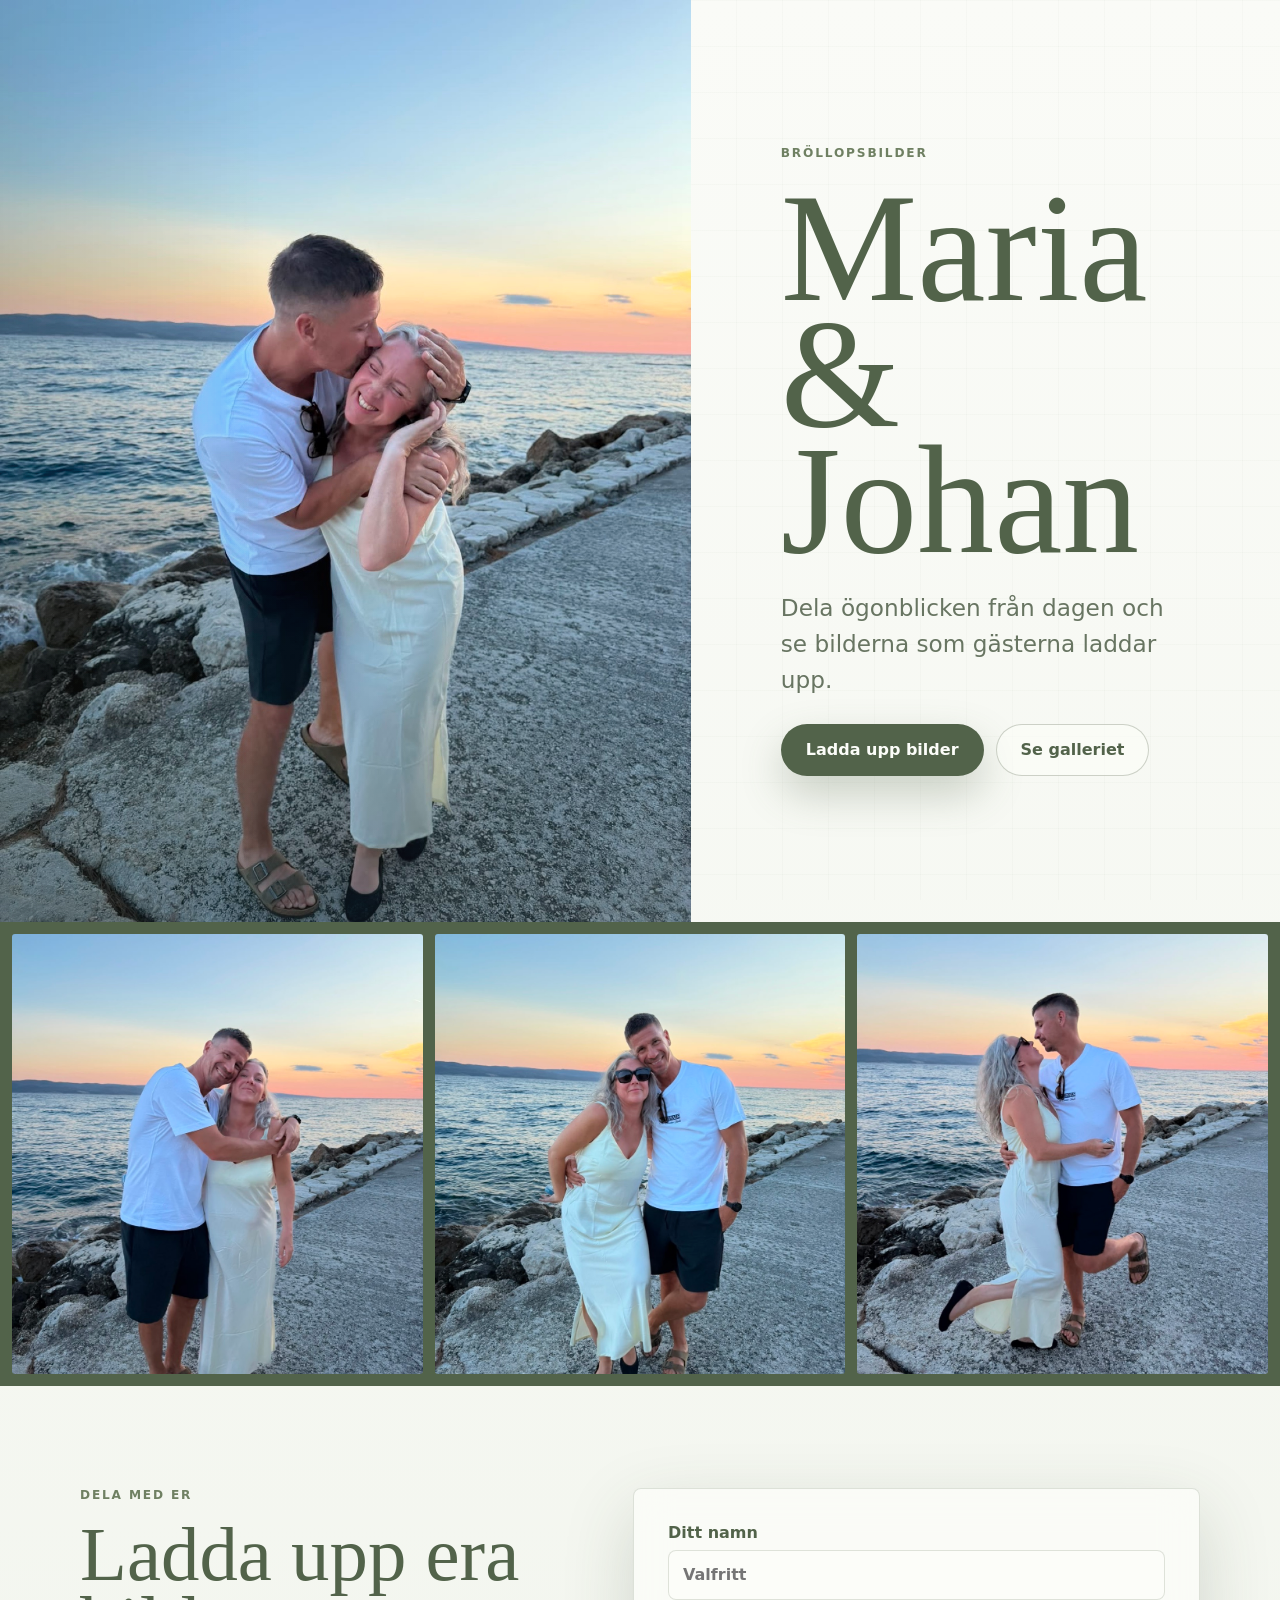
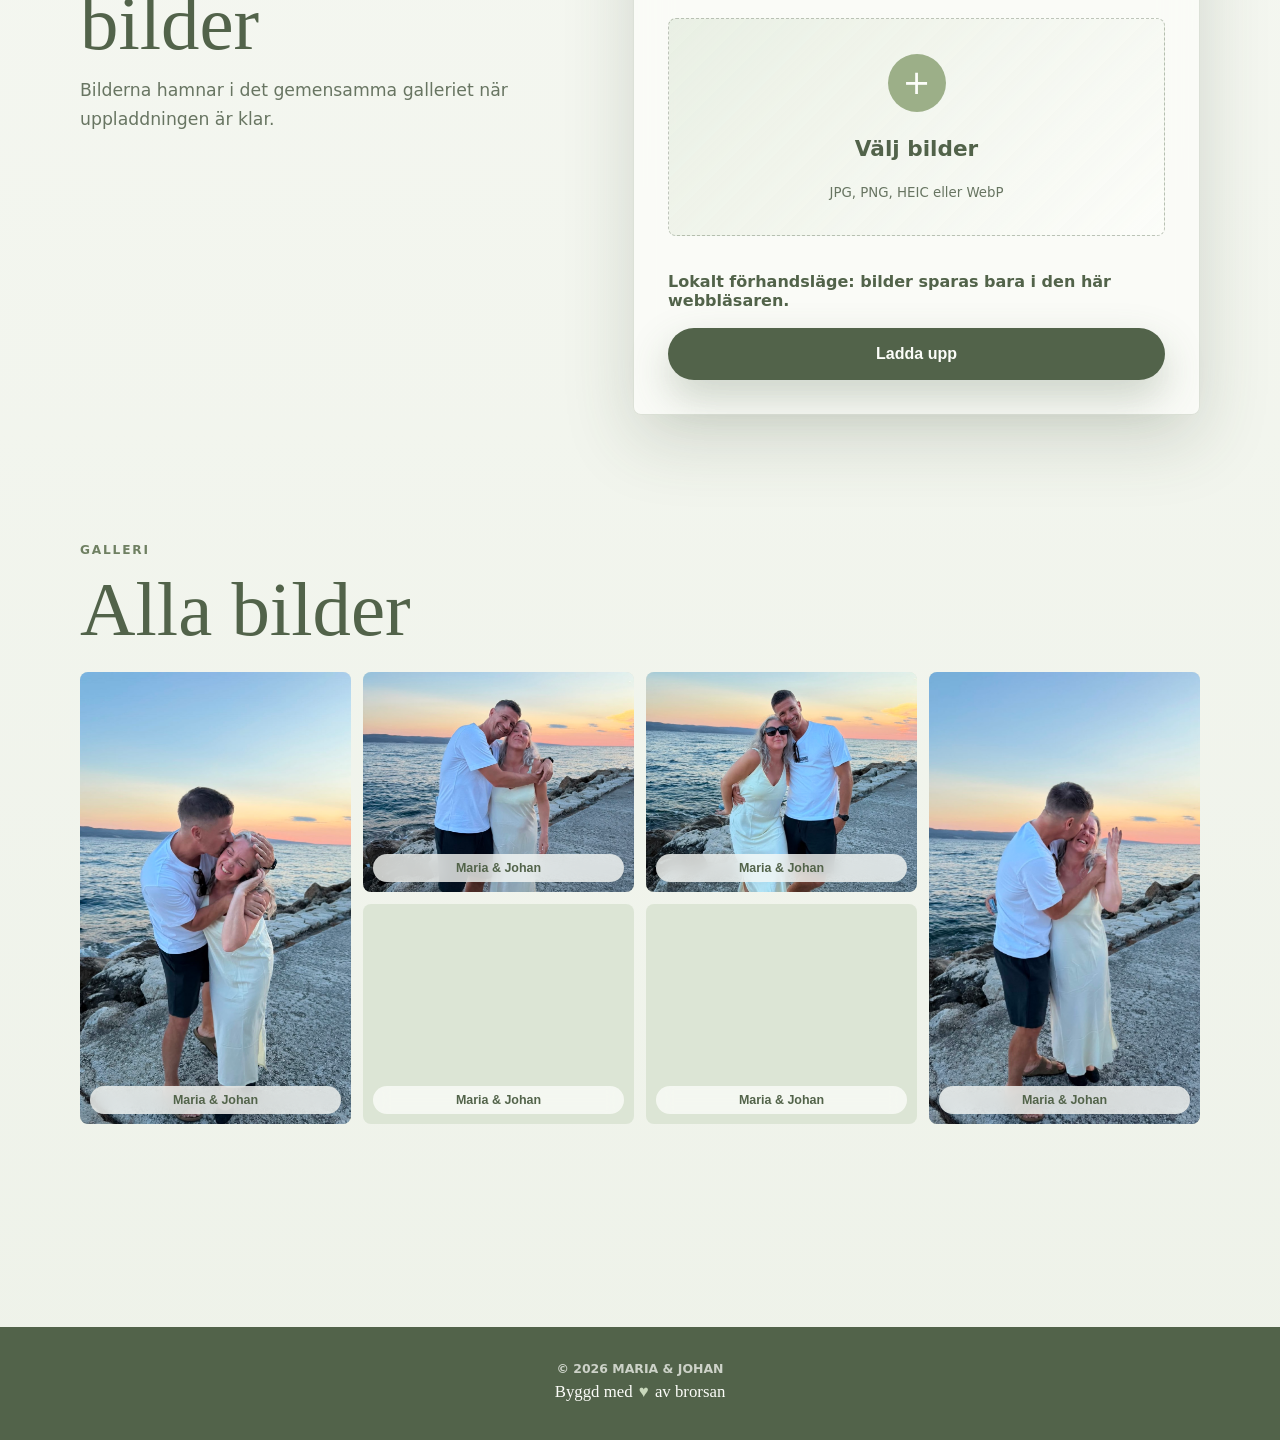
==== mariaochjohan/index.html @ eb9f96e1 "Add TF Motor websites" ====
<!doctype html>
<html lang="sv">
  <head>
    <meta charset="UTF-8" />
    <meta name="viewport" content="width=device-width, initial-scale=1.0" />
    <meta name="description" content="Maria och Johans bröllopsbilder." />
    <meta name="theme-color" content="#9caf88" />
    <title>Maria & Johan</title>
    <link rel="icon" href="favicon.svg" type="image/svg+xml" />
    <link rel="preload" as="image" href="assets/photos/hero.jpg" />
    <link rel="stylesheet" href="styles.css?v=20260725-6" />
  </head>
  <body>
    <main>
      <section class="hero" aria-label="Maria och Johan">
        <div class="hero-photo">
          <img src="assets/photos/hero.jpg" alt="Maria och Johan vid havet" />
        </div>
        <div class="hero-content">
          <p class="eyebrow">Bröllopsbilder</p>
          <h1>Maria & Johan</h1>
          <p class="lede">Dela ögonblicken från dagen och se bilderna som gästerna laddar upp.</p>
          <div class="hero-actions">
            <a class="primary-action" href="#ladda-upp">Ladda upp bilder</a>
            <a class="secondary-action" href="#galleri">Se galleriet</a>
          </div>
        </div>
      </section>

      <section class="intro-strip" aria-label="Bilder på Maria och Johan">
        <img src="assets/photos/moment-1.jpg" alt="Maria och Johan vid solnedgången" loading="lazy" decoding="async" />
        <img src="assets/photos/moment-2.jpg" alt="Maria och Johan vid havet" loading="lazy" decoding="async" />
        <img src="assets/photos/moment-4.jpg" alt="Maria och Johan tillsammans" loading="lazy" decoding="async" />
      </section>

      <section id="ladda-upp" class="upload-section">
        <div class="section-copy">
          <p class="eyebrow">Dela med er</p>
          <h2>Ladda upp era bilder</h2>
          <p>Bilderna hamnar i det gemensamma galleriet när uppladdningen är klar.</p>
        </div>

        <form id="uploadForm" class="upload-card">
          <label class="guest-name">
            <span>Ditt namn</span>
            <input id="guestName" name="guestName" type="text" autocomplete="name" maxlength="60" placeholder="Valfritt" />
          </label>

          <label id="dropZone" class="drop-zone">
            <input id="photoInput" name="photos[]" type="file" accept="image/*" multiple />
            <span class="drop-icon" aria-hidden="true">+</span>
            <strong>Välj bilder</strong>
            <small>JPG, PNG, HEIC eller WebP</small>
          </label>

          <div id="selectedFiles" class="selected-files" aria-live="polite"></div>
          <div id="uploadProgress" class="upload-progress" hidden>
            <div class="progress-heading">
              <span id="progressLabel">Förbereder bilder</span>
              <strong id="progressPercent">0%</strong>
            </div>
            <progress id="progressBar" max="100" value="0" aria-labelledby="progressLabel"></progress>
          </div>
          <p id="uploadStatus" class="status-text" aria-live="polite"></p>
          <button id="uploadButton" class="primary-action full" type="submit">Ladda upp</button>
        </form>
      </section>

      <section id="galleri" class="gallery-section">
        <div class="section-copy">
          <p class="eyebrow">Galleri</p>
          <h2>Alla bilder</h2>
        </div>
        <div id="gallery" class="gallery-grid" aria-live="polite"></div>
        <div class="gallery-actions">
          <button id="loadMoreButton" class="secondary-action load-more" type="button" hidden>Visa fler bilder</button>
        </div>
      </section>
    </main>

    <footer class="site-footer">
      <p>© 2026 Maria & Johan</p>
      <p class="footer-signature">Byggd med <span class="footer-heart" aria-label="kärlek">♥</span> av brorsan</p>
    </footer>

    <dialog id="lightbox" class="lightbox">
      <button id="closeLightbox" class="close-button" type="button" aria-label="Stäng">×</button>
      <img id="lightboxImage" alt="" />
      <p id="lightboxCaption"></p>
    </dialog>

    <script src="drive-config.js"></script>
    <script src="app.js?v=20260725-6" defer></script>
  </body>
</html>
---- mariaochjohan/styles.css ----
:root {
  --sage: #9caf88;
  --sage-dark: #52634a;
  --sage-soft: #dce5d5;
  --moss: #6f8062;
  --paper: #fafbf7;
  --linen: #eef2e9;
  --ink: #253022;
  --muted: #687562;
  --white: #fcfdf9;
  --line: rgba(82, 99, 74, 0.18);
  --shadow: 0 24px 70px rgba(58, 74, 52, 0.18);
}

* {
  box-sizing: border-box;
}

html {
  scroll-behavior: smooth;
}

body {
  margin: 0;
  color: var(--ink);
  background:
    radial-gradient(circle at 16% 0%, rgba(220, 229, 213, 0.72), transparent 30rem),
    linear-gradient(180deg, var(--paper), var(--linen));
  font-family:
    "Avenir Next",
    "Segoe UI",
    system-ui,
    sans-serif;
}

body::before {
  content: "";
  position: fixed;
  inset: 0;
  z-index: -1;
  pointer-events: none;
  background-image:
    linear-gradient(rgba(82, 99, 74, 0.025) 1px, transparent 1px),
    linear-gradient(90deg, rgba(82, 99, 74, 0.025) 1px, transparent 1px);
  background-size: 46px 46px;
}

img {
  display: block;
  max-width: 100%;
}

a {
  color: inherit;
}

.hero {
  min-height: 100svh;
  display: grid;
  grid-template-columns: minmax(0, 1.08fr) minmax(340px, 0.92fr);
}

.hero-photo {
  position: relative;
  min-height: 620px;
  overflow: hidden;
  background: var(--sage-dark);
}

.hero-photo::after {
  content: "";
  position: absolute;
  inset: 0;
  background:
    linear-gradient(90deg, rgba(35, 40, 31, 0.16), transparent 38%),
    linear-gradient(0deg, rgba(35, 40, 31, 0.28), transparent 48%);
}

.hero-photo img {
  width: 100%;
  height: 100%;
  min-height: 100svh;
  object-fit: cover;
  object-position: 48% 42%;
}

.hero-content {
  display: flex;
  flex-direction: column;
  justify-content: center;
  gap: 26px;
  padding: clamp(34px, 7vw, 104px);
}

.eyebrow {
  margin: 0;
  color: var(--moss);
  font-size: 0.76rem;
  font-weight: 800;
  letter-spacing: 0.15em;
  text-transform: uppercase;
}

h1,
h2 {
  margin: 0;
  font-family: Georgia, "Times New Roman", serif;
  font-weight: 500;
  letter-spacing: 0;
}

h1 {
  max-width: 7ch;
  font-size: clamp(4.8rem, 12vw, 11rem);
  line-height: 0.82;
  color: var(--sage-dark);
}

h2 {
  font-size: clamp(2.4rem, 6vw, 5.8rem);
  line-height: 0.9;
  color: var(--sage-dark);
}

.lede {
  max-width: 29rem;
  margin: 0;
  color: var(--muted);
  font-size: clamp(1.08rem, 2vw, 1.45rem);
  line-height: 1.55;
}

.hero-actions {
  display: flex;
  flex-wrap: wrap;
  gap: 12px;
}

.primary-action,
.secondary-action {
  min-height: 52px;
  display: inline-flex;
  align-items: center;
  justify-content: center;
  border-radius: 999px;
  padding: 0 24px;
  border: 1px solid transparent;
  font-weight: 800;
  text-decoration: none;
  cursor: pointer;
  transition:
    transform 180ms ease,
    box-shadow 180ms ease,
    background 180ms ease;
}

.primary-action {
  color: var(--white);
  background: var(--sage-dark);
  box-shadow: 0 18px 42px rgba(82, 99, 74, 0.28);
}

.secondary-action {
  color: var(--sage-dark);
  border-color: rgba(82, 99, 74, 0.28);
  background: rgba(252, 253, 249, 0.58);
}

.primary-action:hover,
.secondary-action:hover {
  transform: translateY(-2px);
}

.full {
  width: 100%;
  border: 0;
  font-size: 1rem;
}

.primary-action:disabled {
  cursor: wait;
  opacity: 0.72;
  transform: none;
}

.intro-strip {
  display: grid;
  grid-template-columns: repeat(3, 1fr);
  gap: 12px;
  padding: 12px;
  background: var(--sage-dark);
}

.intro-strip img {
  width: 100%;
  height: clamp(190px, 35vw, 440px);
  object-fit: cover;
  border-radius: 3px;
}

.upload-section,
.gallery-section {
  width: min(1120px, calc(100% - 32px));
  margin: 0 auto;
  padding: clamp(58px, 8vw, 106px) 0;
}

.upload-section {
  display: grid;
  grid-template-columns: minmax(0, 0.84fr) minmax(320px, 1fr);
  gap: clamp(28px, 6vw, 82px);
  align-items: start;
}

.section-copy {
  display: grid;
  gap: 18px;
}

.section-copy p:last-child {
  max-width: 32rem;
  margin: 0;
  color: var(--muted);
  font-size: 1.08rem;
  line-height: 1.65;
}

.upload-card {
  display: grid;
  gap: 18px;
  padding: clamp(18px, 4vw, 34px);
  border: 1px solid var(--line);
  border-radius: 8px;
  background: rgba(252, 253, 249, 0.8);
  box-shadow: var(--shadow);
  backdrop-filter: blur(18px);
}

.guest-name {
  display: grid;
  gap: 8px;
  color: var(--sage-dark);
  font-weight: 800;
}

.guest-name input {
  width: 100%;
  min-height: 50px;
  border: 1px solid var(--line);
  border-radius: 8px;
  padding: 0 14px;
  color: var(--ink);
  background: var(--white);
  font: inherit;
}

.drop-zone {
  min-height: 218px;
  display: grid;
  place-items: center;
  gap: 10px;
  border: 1.5px dashed rgba(82, 99, 74, 0.35);
  border-radius: 8px;
  padding: 28px;
  color: var(--sage-dark);
  background: linear-gradient(135deg, rgba(220, 229, 213, 0.56), rgba(252, 253, 249, 0.9));
  text-align: center;
  cursor: pointer;
}

.drop-zone.drag-over {
  border-color: var(--sage-dark);
  background: rgba(220, 229, 213, 0.72);
}

.drop-zone input {
  position: absolute;
  width: 1px;
  height: 1px;
  opacity: 0;
  pointer-events: none;
}

.drop-icon {
  width: 58px;
  height: 58px;
  display: grid;
  place-items: center;
  border-radius: 999px;
  color: var(--white);
  background: var(--sage);
  font-size: 2.1rem;
  line-height: 1;
}

.drop-zone strong {
  font-size: 1.35rem;
}

.drop-zone small {
  color: var(--muted);
}

.selected-files {
  display: grid;
  gap: 8px;
}

.selected-file {
  display: flex;
  align-items: center;
  justify-content: space-between;
  gap: 12px;
  padding: 10px 12px;
  border-radius: 8px;
  color: var(--sage-dark);
  background: rgba(220, 229, 213, 0.46);
  font-size: 0.92rem;
}

.selected-file span {
  min-width: 0;
  overflow: hidden;
  text-overflow: ellipsis;
  white-space: nowrap;
}

.selected-file strong {
  flex: 0 0 auto;
  font-size: 0.82rem;
}

.selected-file.is-complete strong {
  color: var(--sage-dark);
}

.selected-file.is-error strong {
  color: #9a3f38;
}

.upload-progress {
  display: grid;
  gap: 9px;
  padding: 12px;
  border: 1px solid var(--line);
  border-radius: 8px;
  background: rgba(220, 229, 213, 0.46);
}

.upload-progress[hidden] {
  display: none;
}

.progress-heading {
  display: flex;
  align-items: center;
  justify-content: space-between;
  gap: 14px;
  color: var(--sage-dark);
  font-size: 0.88rem;
  font-weight: 800;
}

.upload-progress progress {
  width: 100%;
  height: 10px;
  overflow: hidden;
  border: 0;
  border-radius: 999px;
  appearance: none;
  background: rgba(82, 99, 74, 0.14);
}

.upload-progress progress::-webkit-progress-bar {
  border-radius: 999px;
  background: rgba(82, 99, 74, 0.14);
}

.upload-progress progress::-webkit-progress-value {
  border-radius: 999px;
  background: var(--sage-dark);
  transition: width 240ms ease;
}

.upload-progress progress::-moz-progress-bar {
  border-radius: 999px;
  background: var(--sage-dark);
}

.upload-progress.is-error {
  border-color: rgba(154, 63, 56, 0.28);
  background: rgba(154, 63, 56, 0.08);
}

.upload-progress.is-error progress::-webkit-progress-value {
  background: #9a3f38;
}

.upload-progress.is-error progress::-moz-progress-bar {
  background: #9a3f38;
}

.status-text {
  min-height: 1.35em;
  margin: 0;
  color: var(--sage-dark);
  font-weight: 700;
}

.gallery-section {
  padding-top: 26px;
}

.gallery-grid {
  display: grid;
  grid-template-columns: repeat(4, 1fr);
  gap: 12px;
  margin-top: 28px;
}

.photo-card {
  position: relative;
  min-height: 220px;
  overflow: hidden;
  border: 0;
  border-radius: 8px;
  padding: 0;
  background: var(--sage-soft);
  cursor: pointer;
}

.photo-card:nth-child(6n + 1),
.photo-card:nth-child(6n + 4) {
  grid-row: span 2;
  min-height: 452px;
}

.photo-card img {
  width: 100%;
  height: 100%;
  position: absolute;
  inset: 0;
  object-fit: cover;
  transition: transform 320ms ease;
}

.photo-card:hover img {
  transform: scale(1.035);
}

.photo-card span {
  position: absolute;
  left: 10px;
  right: 10px;
  bottom: 10px;
  padding: 7px 10px;
  border-radius: 999px;
  color: var(--sage-dark);
  background: rgba(252, 253, 249, 0.78);
  font-size: 0.78rem;
  font-weight: 800;
  backdrop-filter: blur(8px);
}

.empty-gallery {
  grid-column: 1 / -1;
  padding: 34px;
  border: 1px solid var(--line);
  border-radius: 8px;
  color: var(--muted);
  background: rgba(252, 253, 249, 0.7);
}

.gallery-actions {
  display: flex;
  justify-content: center;
  margin-top: 28px;
}

.load-more {
  min-width: 220px;
}

.load-more[hidden] {
  display: none;
}

.site-footer {
  display: grid;
  place-items: center;
  gap: 6px;
  margin-top: 72px;
  padding: 34px 20px 38px;
  color: rgba(252, 253, 249, 0.72);
  background: var(--sage-dark);
  text-align: center;
}

.site-footer p {
  margin: 0;
}

.site-footer > p:first-child {
  font-size: 0.78rem;
  font-weight: 800;
  letter-spacing: 0;
  text-transform: uppercase;
}

.footer-signature {
  color: var(--white);
  font-family: Georgia, "Times New Roman", serif;
  font-size: 1.05rem;
}

.footer-heart {
  display: inline-block;
  margin: 0 2px;
  color: #c9d8bc;
  transform-origin: center;
  animation: heart-beat 2.8s ease-in-out infinite;
}

@keyframes heart-beat {
  0%,
  16%,
  100% {
    transform: scale(1);
  }

  8% {
    transform: scale(1.22);
  }
}

.lightbox {
  width: min(980px, calc(100% - 22px));
  max-height: calc(100svh - 22px);
  border: 0;
  border-radius: 8px;
  padding: 0;
  overflow: hidden;
  color: var(--white);
  background: #11150f;
}

.lightbox::backdrop {
  background: rgba(18, 24, 16, 0.78);
  backdrop-filter: blur(8px);
}

.lightbox img {
  width: 100%;
  max-height: calc(100svh - 92px);
  object-fit: contain;
  background: #11150f;
}

.lightbox p {
  margin: 0;
  padding: 14px 18px 18px;
  color: rgba(252, 253, 249, 0.84);
}

.close-button {
  position: absolute;
  top: 10px;
  right: 10px;
  z-index: 2;
  width: 42px;
  height: 42px;
  border: 0;
  border-radius: 999px;
  color: var(--sage-dark);
  background: rgba(252, 253, 249, 0.88);
  font-size: 2rem;
  line-height: 1;
  cursor: pointer;
}

@media (max-width: 920px) {
  .hero,
  .upload-section {
    grid-template-columns: 1fr;
  }

  .hero {
    min-height: auto;
  }

  .hero-photo {
    min-height: 58svh;
  }

  .hero-photo img {
    min-height: 58svh;
    object-position: 49% 34%;
  }

  .hero-content {
    padding: 34px 24px 48px;
  }

  h1 {
    max-width: 8ch;
    font-size: clamp(4.4rem, 20vw, 7.2rem);
  }

  .intro-strip {
    grid-template-columns: 1fr 1fr;
  }

  .intro-strip img:nth-child(3) {
    display: none;
  }

  .gallery-grid {
    grid-template-columns: repeat(2, 1fr);
  }
}

@media (max-width: 560px) {
  .hero-actions {
    display: grid;
  }

  .primary-action,
  .secondary-action {
    width: 100%;
  }

  .upload-section,
  .gallery-section {
    width: min(100% - 22px, 1120px);
  }

  .upload-card {
    padding: 14px;
  }

  .gallery-grid {
    gap: 8px;
  }

  .photo-card,
  .photo-card:nth-child(6n + 1),
  .photo-card:nth-child(6n + 4) {
    min-height: 210px;
    grid-row: auto;
  }

  .load-more {
    width: 100%;
  }

  .site-footer {
    margin-top: 48px;
  }
}

@media (prefers-reduced-motion: reduce) {
  .footer-heart {
    animation: none;
  }
}
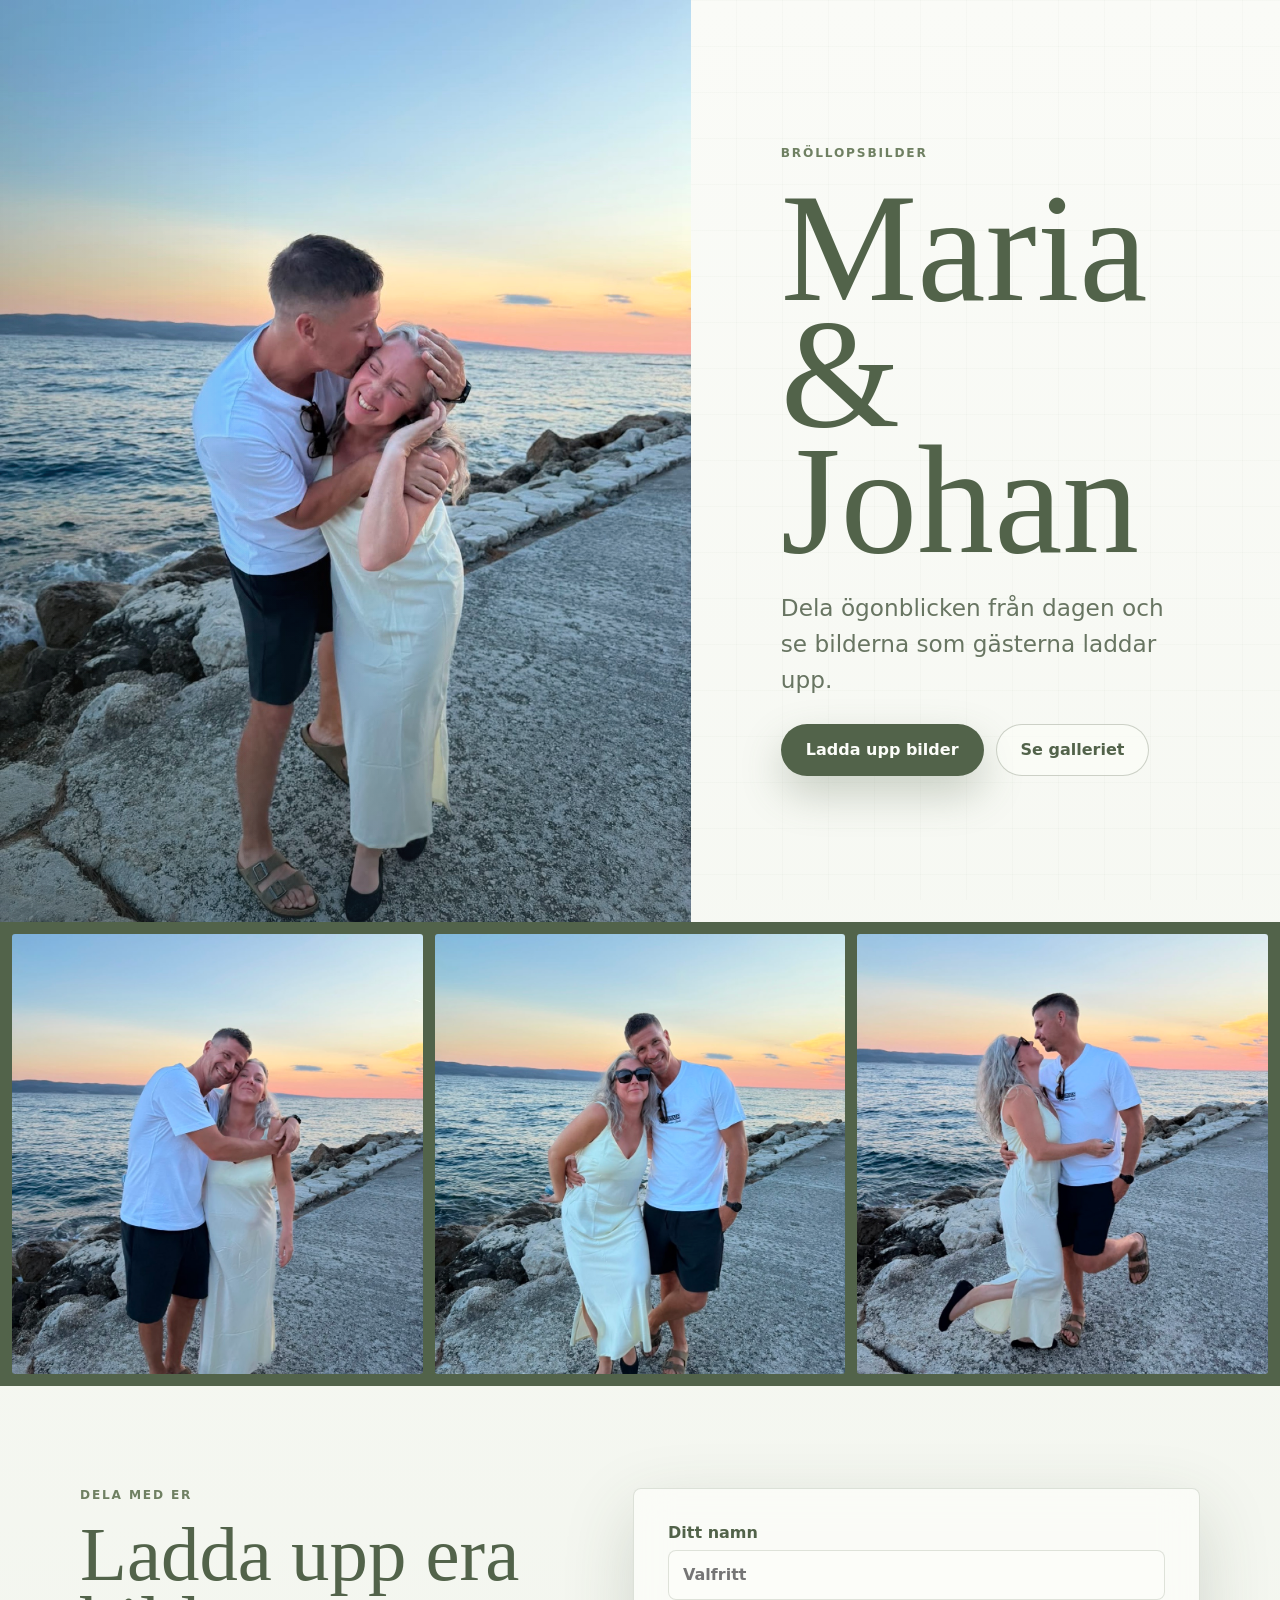
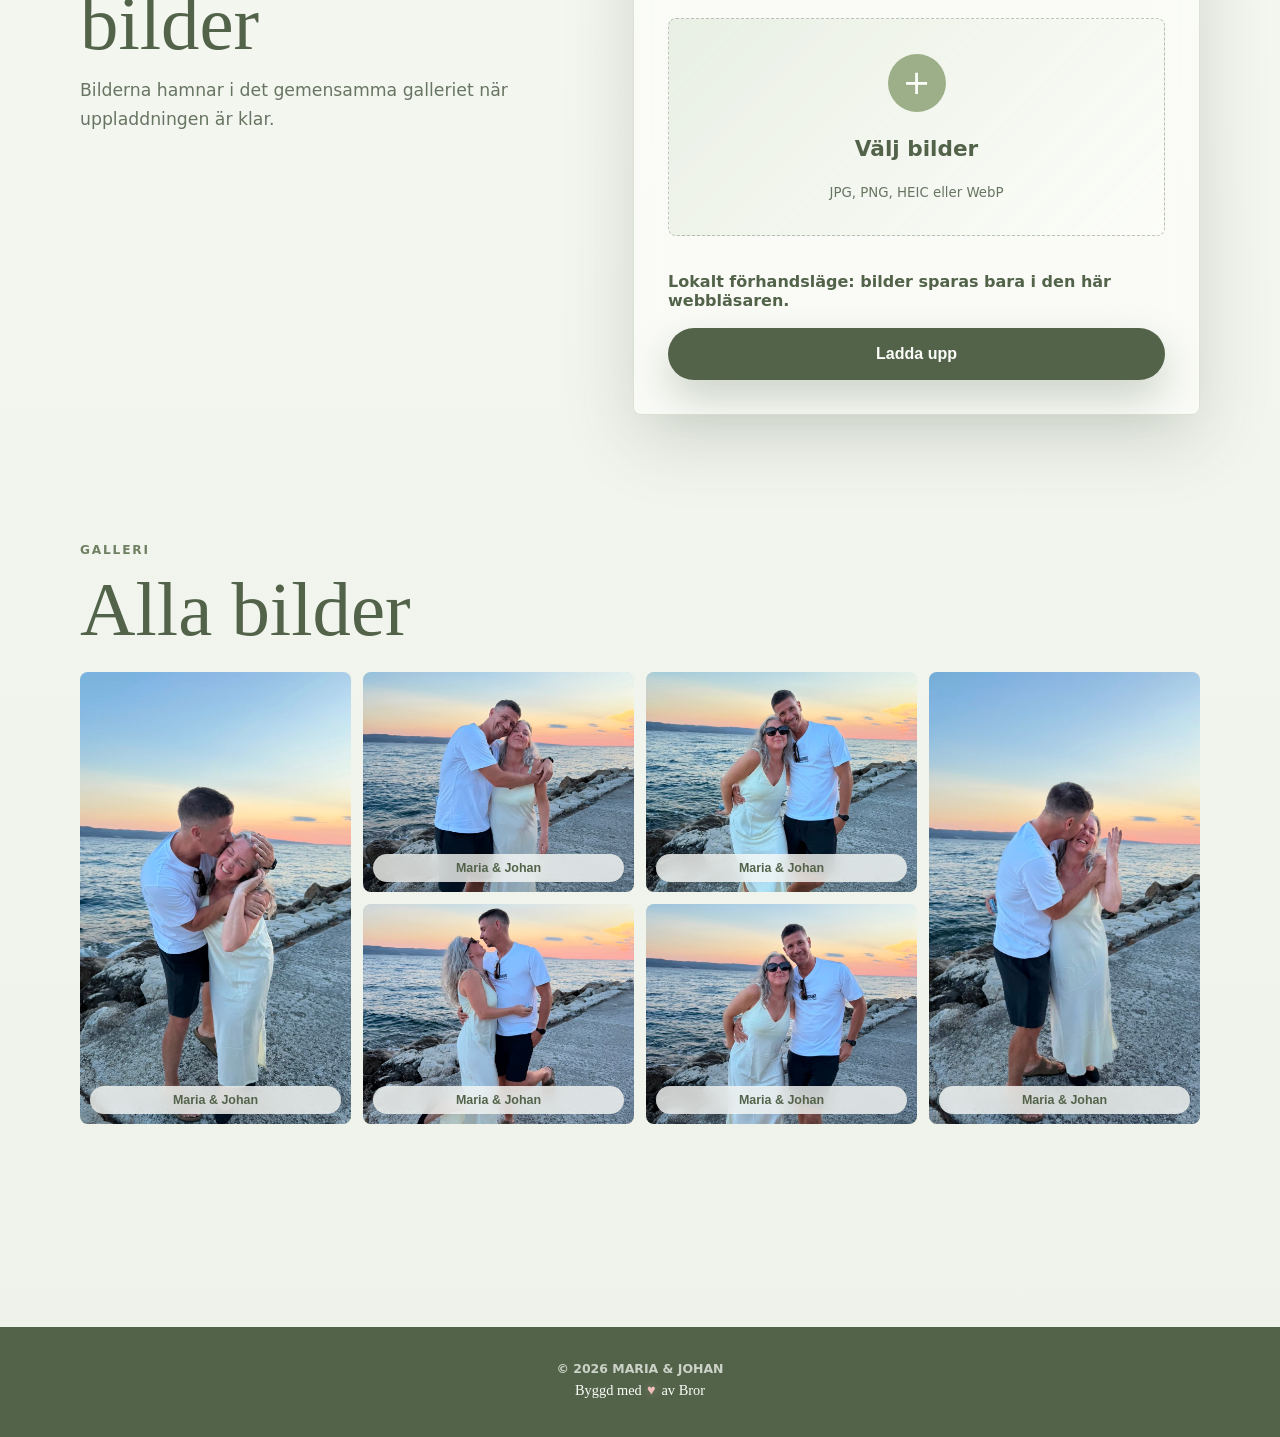
==== commit 1e7a7398: "Refine wedding footer signature" ====
--- a/mariaochjohan/index.html
+++ b/mariaochjohan/index.html
@@ -80,7 +80,7 @@
 
     <footer class="site-footer">
       <p>© 2026 Maria & Johan</p>
-      <p class="footer-signature">Byggd med <span class="footer-heart" aria-label="kärlek">♥</span> av brorsan</p>
+      <p class="footer-signature">Byggd med <span class="footer-heart" aria-label="kärlek">♥</span> av Bror</p>
     </footer>
 
     <dialog id="lightbox" class="lightbox">
--- a/mariaochjohan/styles.css
+++ b/mariaochjohan/styles.css
@@ -510,26 +510,36 @@
 .footer-signature {
   color: var(--white);
   font-family: Georgia, "Times New Roman", serif;
-  font-size: 1.05rem;
+  font-size: 0.9rem;
 }
 
 .footer-heart {
   display: inline-block;
   margin: 0 2px;
-  color: #c9d8bc;
+  color: #f3c0bc;
+  filter: drop-shadow(0 0 5px rgba(243, 192, 188, 0.35));
   transform-origin: center;
-  animation: heart-beat 2.8s ease-in-out infinite;
+  will-change: transform;
+  animation: heart-beat 1.8s ease-in-out infinite;
 }
 
 @keyframes heart-beat {
   0%,
-  16%,
+  38%,
   100% {
     transform: scale(1);
   }
 
-  8% {
-    transform: scale(1.22);
+  10% {
+    transform: scale(1.42);
+  }
+
+  20% {
+    transform: scale(1);
+  }
+
+  28% {
+    transform: scale(1.28);
   }
 }
 
